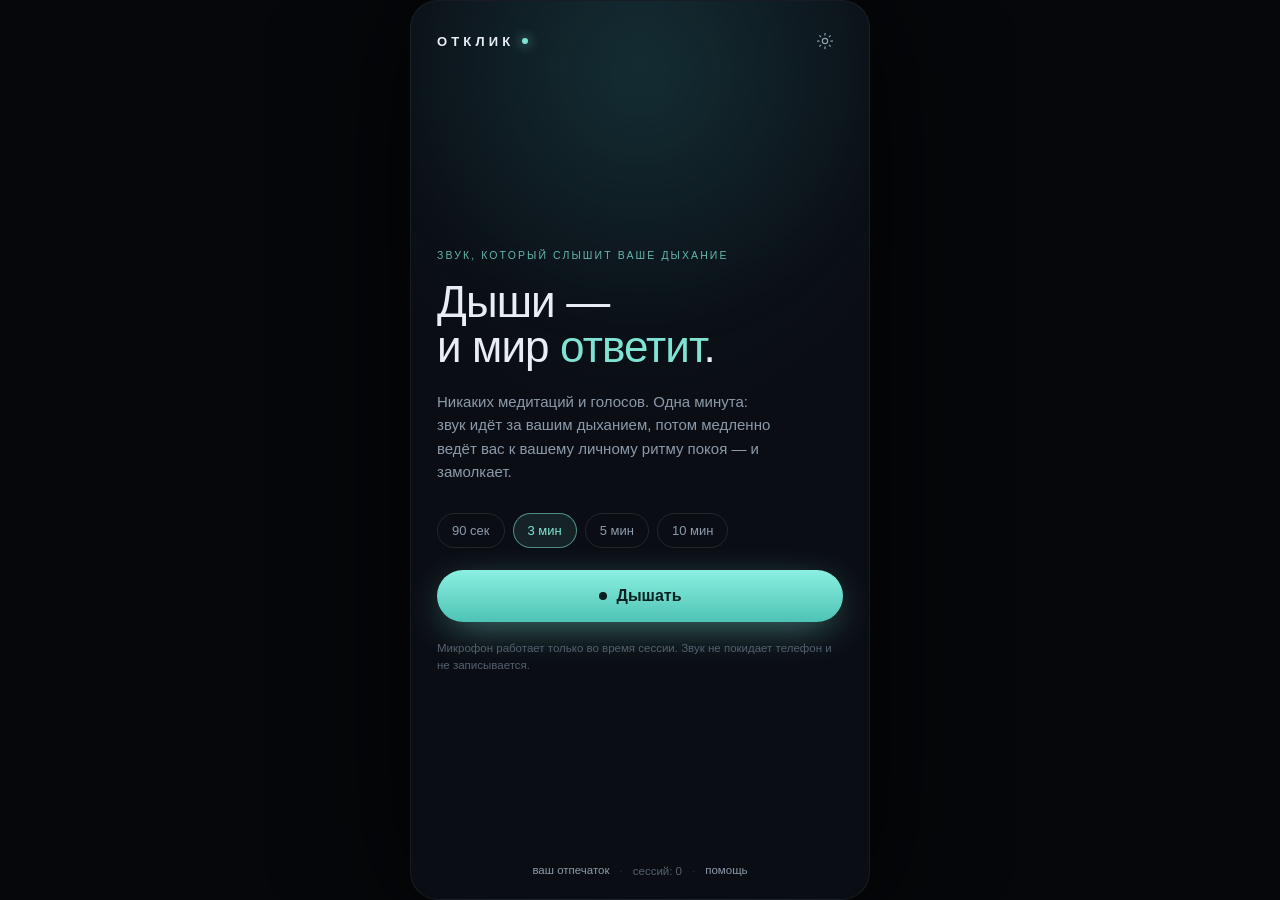
==== demo/index.html @ 013c0784 "Концепция «Отклик»: ТЗ продукта, техспека, бизнес-модель и прототип ядра Co-authored-by: arena-agent" ====
<!DOCTYPE html>
<html lang="ru">
<head>
<meta charset="utf-8" />
<meta name="viewport" content="width=device-width, initial-scale=1, viewport-fit=cover" />
<meta name="theme-color" content="#0A0E14" />
<title>Отклик — дыши, и мир ответит</title>
<link rel="stylesheet" href="style.css" />
</head>
<body>

<div id="app">

  <!-- ============ ИНТРО ============ -->
  <section class="screen active" id="s-intro">
    <div class="intro-glow"></div>

    <header class="topbar">
      <div class="brand">ОТКЛИК<span class="brand-dot"></span></div>
      <button class="icon-btn" id="btn-settings" aria-label="Настройки">
        <svg viewBox="0 0 24 24" width="20" height="20" fill="none" stroke="currentColor" stroke-width="1.5">
          <circle cx="12" cy="12" r="3.2"/>
          <path d="M12 2.5v3M12 18.5v3M2.5 12h3M18.5 12h3M5.2 5.2l2.1 2.1M16.7 16.7l2.1 2.1M18.8 5.2l-2.1 2.1M7.3 16.7l-2.1 2.1"/>
        </svg>
      </button>
    </header>

    <div class="intro-body">
      <p class="eyebrow">звук, который слышит ваше дыхание</p>
      <h1>Дыши —<br/>и мир <em>ответит</em>.</h1>
      <p class="lead">
        Никаких медитаций и голосов. Одна минута: звук идёт за вашим дыханием,
        потом медленно ведёт вас к вашему личному ритму покоя — и замолкает.
      </p>

      <div class="duration-row" id="duration-row">
        <button class="chip" data-dur="90">90 сек</button>
        <button class="chip active" data-dur="180">3 мин</button>
        <button class="chip" data-dur="300">5 мин</button>
        <button class="chip" data-dur="600">10 мин</button>
      </div>

      <button class="primary" id="btn-start">
        <span class="pulse-dot"></span> Дышать
      </button>

      <p class="fine">Микрофон работает только во время сессии. Звук не покидает телефон и не записывается.</p>
    </div>

    <footer class="intro-foot">
      <button class="ghost-link" id="btn-fingerprint-link">ваш отпечаток</button>
      <span class="sep">·</span>
      <span id="sessions-count">сессий: 0</span>
      <span class="sep">·</span>
      <button class="ghost-link" id="btn-help">помощь</button>
    </footer>
  </section>

  <!-- ============ СЕССИЯ ============ -->
  <section class="screen" id="s-session">
    <canvas id="viz"></canvas>

    <div class="session-hud">
      <div class="hud-left">
        <div class="phase-name" id="phase-name">Зеркало</div>
        <div class="phase-hint" id="phase-hint">Просто дышите. Мы подстроимся.</div>
      </div>
      <div class="hud-right">
        <div class="timer" id="timer">3:00</div>
        <div class="mic-state" id="mic-state"><span class="mic-dot"></span><span id="mic-text">микрофон · на устройстве</span></div>
      </div>
    </div>

    <div class="session-foot">
      <div class="breath-readout">
        <span id="rate-out">—</span><span class="unit">вдохов/мин</span>
      </div>
      <button class="stop-btn" id="btn-stop">Остановиться</button>
    </div>
  </section>

  <!-- ============ РЕЗУЛЬТАТ ============ -->
  <section class="screen" id="s-result">
    <div class="result-body">
      <p class="eyebrow" id="res-eyebrow">сессия завершена</p>
      <div class="result-metric">
        <div class="metric-value" id="res-minutes">—</div>
        <div class="metric-label">минут до покоя</div>
        <div class="metric-delta" id="res-delta"></div>
      </div>

      <div class="outcome">
        <p class="outcome-q">Как сейчас?</p>
        <div class="outcome-row">
          <button class="outcome-btn" data-out="better">спокойнее</button>
          <button class="outcome-btn" data-out="same">так же</button>
          <button class="outcome-btn" data-out="worse">хуже</button>
        </div>
      </div>

      <div class="result-facts" id="res-facts"></div>

      <button class="primary" id="btn-home">Готово</button>
      <p class="fine" id="res-fine">Один тап — и всё. Мы не считаем стрики и не будем напоминать, что вы «пропустили».</p>
    </div>
  </section>

  <!-- ============ ОТПЕЧАТОК ============ -->
  <section class="screen" id="s-print">
    <header class="topbar">
      <button class="icon-btn back" id="btn-print-back" aria-label="Назад">
        <svg viewBox="0 0 24 24" width="20" height="20" fill="none" stroke="currentColor" stroke-width="1.5"><path d="M15 5l-7 7 7 7"/></svg>
      </button>
      <div class="brand small">ОТПЕЧАТОК</div>
      <span style="width:36px"></span>
    </header>

    <div class="print-body">
      <p class="eyebrow">ваша формула покоя</p>
      <div class="formula" id="formula">нужно ещё <b id="need-n">3</b> сессии</div>

      <div class="card">
        <div class="card-head">
          <span>минуты до покоя</span>
          <span class="card-sub" id="print-median"></span>
        </div>
        <canvas id="chart" height="120"></canvas>
      </div>

      <div class="card" id="works-card">
        <div class="card-head"><span>что вам помогает</span></div>
        <ul class="factors" id="factors">
          <li class="muted">Появится после нескольких сессий.</li>
        </ul>
      </div>

      <div class="print-actions">
        <button class="primary" id="btn-print-breathe">Дышать по формуле</button>
        <button class="ghost-link danger" id="btn-reset">сбросить модель</button>
      </div>
    </div>
  </section>

  <!-- ============ НАСТРОЙКИ ============ -->
  <div class="sheet" id="settings-sheet" aria-hidden="true">
    <div class="sheet-inner">
      <div class="sheet-head">
        <span>Звук и микрофон</span>
        <button class="icon-btn" id="btn-close-settings" aria-label="Закрыть">
          <svg viewBox="0 0 24 24" width="18" height="18" fill="none" stroke="currentColor" stroke-width="1.5"><path d="M6 6l12 12M18 6L6 18"/></svg>
        </button>
      </div>

      <label class="row">
        <span>Бас</span>
        <input type="range" id="set-bass" min="-6" max="6" step="1" value="0" />
      </label>

      <label class="row">
        <span>Тембр</span>
        <select id="set-timbre">
          <option value="dark">тёмный</option>
          <option value="neutral" selected>нейтральный</option>
          <option value="light">светлый</option>
        </select>
      </label>

      <label class="row">
        <span>Микрофон</span>
        <input type="checkbox" id="set-mic" checked />
      </label>

      <label class="row">
        <span>Мягкий режим<br/><small>без задержек, короче выдох</small></span>
        <input type="checkbox" id="set-soft" />
      </label>

      <label class="row">
        <span>Вибрация<br/><small>если есть поддержка</small></span>
        <input type="checkbox" id="set-haptics" />
      </label>

      <p class="sheet-note">
        Аудио обрабатывается на устройстве. Мы не сохраняем и не передаём звук.
        Никаких рекламных SDK в приложении нет.
      </p>
    </div>
  </div>

  <!-- ============ ПОМОЩЬ ============ -->
  <div class="sheet" id="help-sheet" aria-hidden="true">
    <div class="sheet-inner">
      <div class="sheet-head">
        <span>Если сейчас тяжело</span>
        <button class="icon-btn" id="btn-close-help" aria-label="Закрыть">
          <svg viewBox="0 0 24 24" width="18" height="18" fill="none" stroke="currentColor" stroke-width="1.5"><path d="M6 6l12 12M18 6L6 18"/></svg>
        </button>
      </div>
      <p class="sheet-note">
        «Отклик» — не медицинское изделие и не замена помощи специалиста.
        Если вам страшно, не хватает воздуха или появляются мысли о вреде себе —
        не оставайтесь с этим один.
      </p>
      <ul class="help-list">
        <li><b>Россия</b> — 8-800-2000-122 (детский), 8-495-989-50-50 (психологическая помощь)</li>
        <li><b>Экстренно</b> — 112</li>
        <li><b>Мир</b> — findahelpline.com</li>
      </ul>
      <p class="sheet-note">
        При панической атаке помогает «мягкий режим»: короткий вдох, длинный спокойный выдох,
        без задержек. Не пытайтесь дышать «правильно» — просто выдыхайте чуть дольше.
      </p>
    </div>
  </div>

  <div class="toast" id="toast"></div>
</div>

<script src="app.js"></script>
</body>
</html>
---- demo/style.css ----
:root {
  --bg: #0a0e14;
  --bg-2: #10161f;
  --ink: #e8eef4;
  --ink-dim: #8c9aa9;
  --ink-faint: #55616f;
  --accent: #7fe3d4;
  --accent-deep: #2b8f86;
  --line: rgba(127, 227, 212, 0.14);
  --card: rgba(255, 255, 255, 0.035);
  --radius: 18px;
  --font: "Inter", -apple-system, BlinkMacSystemFont, "Segoe UI", Roboto, "Helvetica Neue", Arial, sans-serif;
}

* { box-sizing: border-box; -webkit-tap-highlight-color: transparent; }

html, body {
  margin: 0; padding: 0; height: 100%;
  background: var(--bg); color: var(--ink);
  font-family: var(--font);
  overscroll-behavior: none;
}

body { display: flex; align-items: center; justify-content: center; }

#app {
  position: relative;
  width: 100%;
  max-width: 460px;
  height: 100dvh;
  max-height: 940px;
  overflow: hidden;
  background: radial-gradient(120% 80% at 50% 0%, #0f1720 0%, var(--bg) 60%);
  box-shadow: 0 0 120px rgba(0, 0, 0, 0.8);
}

@media (min-width: 520px) {
  body { background: #05070a; }
  #app { border-radius: 28px; border: 1px solid rgba(255,255,255,0.06); }
}

/* ---------- screens ---------- */
.screen {
  position: absolute; inset: 0;
  display: flex; flex-direction: column;
  padding: max(22px, env(safe-area-inset-top)) 26px max(22px, env(safe-area-inset-bottom));
  opacity: 0; pointer-events: none;
  transform: translateY(8px) scale(0.995);
  transition: opacity .55s ease, transform .55s cubic-bezier(.22,.8,.3,1);
  overflow-y: auto;
}
.screen.active { opacity: 1; pointer-events: auto; transform: none; }

/* ---------- intro ---------- */
.topbar { display: flex; align-items: center; justify-content: space-between; z-index: 3; }

.brand {
  font-size: 13px; letter-spacing: .32em; font-weight: 600;
  color: var(--ink); display: flex; align-items: center; gap: 8px;
}
.brand.small { font-size: 10px; letter-spacing: .28em; color: var(--ink-dim); }
.brand-dot {
  width: 6px; height: 6px; border-radius: 50%; background: var(--accent);
  box-shadow: 0 0 12px var(--accent); animation: breathe-dot 5.2s ease-in-out infinite;
}
@keyframes breathe-dot { 0%,100%{opacity:.35; transform:scale(.8)} 50%{opacity:1; transform:scale(1.15)} }

.icon-btn {
  background: none; border: 1px solid transparent; color: var(--ink-dim);
  width: 36px; height: 36px; border-radius: 50%; display: grid; place-items: center;
  cursor: pointer; transition: .25s;
}
.icon-btn:hover { color: var(--accent); border-color: var(--line); background: rgba(127,227,212,.05); }

.intro-glow {
  position: absolute; top: -25%; left: 50%; transform: translateX(-50%);
  width: 130%; aspect-ratio: 1; border-radius: 50%;
  background: radial-gradient(circle, rgba(43,143,134,.20) 0%, transparent 62%);
  filter: blur(20px); pointer-events: none;
  animation: drift 14s ease-in-out infinite alternate;
}
@keyframes drift { from { transform: translateX(-50%) scale(1); opacity:.8 } to { transform: translateX(-52%) scale(1.08); opacity:1 } }

.intro-body { margin-top: auto; margin-bottom: auto; z-index: 2; }

.eyebrow {
  font-size: 10.5px; letter-spacing: .2em; text-transform: uppercase;
  color: var(--accent); opacity: .78; margin: 0 0 18px;
}

h1 {
  font-size: clamp(34px, 9vw, 44px); line-height: 1.04; font-weight: 500;
  letter-spacing: -0.02em; margin: 0 0 20px;
}
h1 em { font-style: normal; color: var(--accent); }

.lead { font-size: 15px; line-height: 1.55; color: var(--ink-dim); margin: 0 0 30px; max-width: 340px; }

.duration-row { display: flex; gap: 8px; margin-bottom: 22px; flex-wrap: wrap; }

.chip {
  background: transparent; border: 1px solid rgba(255,255,255,.10); color: var(--ink-dim);
  padding: 9px 14px; border-radius: 999px; font-size: 13px; font-family: var(--font);
  cursor: pointer; transition: .25s;
}
.chip:hover { border-color: rgba(127,227,212,.4); color: var(--ink); }
.chip.active { background: rgba(127,227,212,.10); border-color: rgba(127,227,212,.55); color: var(--accent); }

.primary {
  width: 100%; border: none; cursor: pointer;
  background: linear-gradient(180deg, #8bf0e1, #4ec3b5);
  color: #04211f; font-family: var(--font); font-weight: 600; font-size: 16px;
  padding: 17px 22px; border-radius: 999px;
  display: flex; align-items: center; justify-content: center; gap: 10px;
  box-shadow: 0 10px 40px -12px rgba(127,227,212,.7);
  transition: transform .2s, box-shadow .3s, filter .3s;
}
.primary:hover { transform: translateY(-1px); filter: brightness(1.04); box-shadow: 0 16px 46px -14px rgba(127,227,212,.85); }
.primary:active { transform: translateY(0) scale(.99); }

.pulse-dot {
  width: 8px; height: 8px; border-radius: 50%; background: #04211f;
  animation: pulse 3s ease-in-out infinite;
}
@keyframes pulse { 0%,100% { transform: scale(.7); opacity:.5 } 50% { transform: scale(1.15); opacity:1 } }

.fine { font-size: 11.5px; line-height: 1.5; color: var(--ink-faint); margin: 18px 0 0; }

.intro-foot {
  display: flex; align-items: center; gap: 10px; justify-content: center;
  font-size: 11.5px; color: var(--ink-faint); z-index: 2;
}
.sep { opacity: .4; }
.ghost-link {
  background: none; border: none; padding: 0; color: var(--ink-dim);
  font-family: var(--font); font-size: 11.5px; cursor: pointer;
  border-bottom: 1px solid transparent; transition: .2s;
}
.ghost-link:hover { color: var(--accent); border-color: rgba(127,227,212,.4); }
.ghost-link.danger { color: rgba(240,150,150,.7); margin-top: 14px; }

/* ---------- session ---------- */
#s-session { padding: 0; overflow: hidden; }
#viz { position: absolute; inset: 0; width: 100%; height: 100%; display: block; }

.session-hud {
  position: absolute; inset: max(22px, env(safe-area-inset-top)) 24px auto 24px;
  display: flex; justify-content: space-between; align-items: flex-start;
  pointer-events: none; z-index: 2;
}
.phase-name { font-size: 12px; letter-spacing: .22em; text-transform: uppercase; color: var(--accent); opacity: .85; }
.phase-hint { font-size: 12.5px; color: var(--ink-dim); margin-top: 8px; max-width: 190px; line-height: 1.4; }
.hud-right { text-align: right; }
.timer { font-size: 15px; color: var(--ink-dim); font-variant-numeric: tabular-nums; letter-spacing: .04em; }
.mic-state { display: flex; align-items: center; gap: 6px; justify-content: flex-end; font-size: 10px; color: var(--ink-faint); margin-top: 10px; }
.mic-dot { width: 6px; height: 6px; border-radius: 50%; background: var(--accent); box-shadow: 0 0 8px var(--accent); animation: blink 2.4s ease-in-out infinite; }
.mic-dot.off { background: #f09090; box-shadow: 0 0 8px #f09090; }
@keyframes blink { 0%,100%{opacity:.35} 50%{opacity:1} }

.session-foot {
  position: absolute; inset: auto 24px max(26px, env(safe-area-inset-bottom)) 24px;
  display: flex; flex-direction: column; align-items: center; gap: 16px; z-index: 2;
}
.breath-readout { font-size: 13px; color: var(--ink-dim); font-variant-numeric: tabular-nums; }
.breath-readout .unit { color: var(--ink-faint); margin-left: 6px; }

.stop-btn {
  background: transparent; border: 1px solid rgba(255,255,255,.12); color: var(--ink-dim);
  padding: 10px 22px; border-radius: 999px; font-family: var(--font); font-size: 12.5px;
  cursor: pointer; transition: .25s; backdrop-filter: blur(6px);
}
.stop-btn:hover { color: var(--ink); border-color: rgba(255,255,255,.28); }

/* ---------- result ---------- */
.result-body { margin: auto 0; z-index: 2; }
.result-metric { margin: 8px 0 30px; }
.metric-value {
  font-size: 68px; font-weight: 300; letter-spacing: -0.04em; line-height: 1;
  color: var(--ink); font-variant-numeric: tabular-nums;
}
.metric-label { font-size: 12px; letter-spacing: .16em; text-transform: uppercase; color: var(--ink-faint); margin-top: 10px; }
.metric-delta { font-size: 12.5px; color: var(--accent); margin-top: 8px; min-height: 16px; }
.metric-delta.flat { color: var(--ink-faint); }

.outcome-q { font-size: 13px; color: var(--ink-dim); margin: 0 0 12px; }
.outcome-row { display: grid; grid-template-columns: repeat(3, 1fr); gap: 8px; }
.outcome-btn {
  background: var(--card); border: 1px solid rgba(255,255,255,.08); color: var(--ink-dim);
  padding: 14px 6px; border-radius: 14px; font-family: var(--font); font-size: 13px;
  cursor: pointer; transition: .2s;
}
.outcome-btn:hover { border-color: rgba(127,227,212,.4); color: var(--ink); }
.outcome-btn.sel { background: rgba(127,227,212,.12); border-color: rgba(127,227,212,.55); color: var(--accent); }

.result-facts {
  display: grid; grid-template-columns: 1fr 1fr; gap: 1px;
  background: rgba(255,255,255,.06); border-radius: 14px; overflow: hidden;
  margin: 24px 0 26px;
}
.fact { background: var(--bg-2); padding: 13px 14px; }
.fact-k { font-size: 10px; letter-spacing: .1em; text-transform: uppercase; color: var(--ink-faint); }
.fact-v { font-size: 14px; color: var(--ink); margin-top: 5px; font-variant-numeric: tabular-nums; }

/* ---------- fingerprint ---------- */
.print-body { padding: 26px 0 10px; }
.formula { font-size: 21px; line-height: 1.35; margin: 0 0 26px; letter-spacing: -0.01em; }
.formula b { color: var(--accent); font-weight: 500; }
.formula .dim { color: var(--ink-dim); }

.card {
  background: var(--card); border: 1px solid rgba(255,255,255,.06);
  border-radius: var(--radius); padding: 16px; margin-bottom: 14px;
}
.card-head { display: flex; justify-content: space-between; align-items: baseline; font-size: 11px; letter-spacing: .12em; text-transform: uppercase; color: var(--ink-faint); margin-bottom: 12px; }
.card-sub { text-transform: none; letter-spacing: 0; color: var(--ink-dim); font-size: 12px; }
#chart { width: 100%; height: 120px; display: block; }

.factors { list-style: none; margin: 0; padding: 0; display: flex; flex-direction: column; gap: 12px; }
.factors li { display: flex; justify-content: space-between; font-size: 13.5px; color: var(--ink); }
.factors li .bar { color: var(--ink-faint); font-variant-numeric: tabular-nums; }
.factors li.muted { color: var(--ink-faint); font-size: 12.5px; }

.print-actions { margin: 26px 0 12px; display: flex; flex-direction: column; align-items: center; }

/* ---------- sheet ---------- */
.sheet {
  position: absolute; inset: 0; z-index: 20;
  background: rgba(4,6,9,.6); backdrop-filter: blur(10px);
  display: flex; align-items: flex-end; justify-content: center;
  opacity: 0; pointer-events: none; transition: opacity .3s;
}
.sheet.open { opacity: 1; pointer-events: auto; }
.sheet-inner {
  width: 100%; background: #0d131b; border-top: 1px solid rgba(255,255,255,.08);
  border-radius: 22px 22px 0 0; padding: 22px 24px 30px;
  transform: translateY(16px); transition: transform .35s cubic-bezier(.22,.8,.3,1);
  max-height: 86%; overflow-y: auto;
}
.sheet.open .sheet-inner { transform: none; }
.sheet-head { display: flex; justify-content: space-between; align-items: center; margin-bottom: 18px; font-size: 14px; }

.row {
  display: flex; align-items: center; justify-content: space-between; gap: 16px;
  padding: 14px 0; border-bottom: 1px solid rgba(255,255,255,.05); font-size: 14px; color: var(--ink-dim);
}
.row small { color: var(--ink-faint); font-size: 11px; }
.row input[type=range] { width: 150px; accent-color: var(--accent); }
.row select {
  background: #141c26; color: var(--ink); border: 1px solid rgba(255,255,255,.1);
  border-radius: 8px; padding: 7px 10px; font-family: var(--font); font-size: 13px;
}
.row input[type=checkbox] { width: 20px; height: 20px; accent-color: var(--accent); }

.sheet-note { font-size: 12px; line-height: 1.55; color: var(--ink-faint); margin: 18px 0 0; }
.help-list { list-style: none; padding: 0; margin: 16px 0; display: flex; flex-direction: column; gap: 10px; font-size: 13px; color: var(--ink-dim); }
.help-list b { color: var(--ink); font-weight: 500; }

/* ---------- toast ---------- */
.toast {
  position: absolute; left: 50%; bottom: 90px; transform: translate(-50%, 12px);
  background: rgba(16,22,31,.95); border: 1px solid var(--line); color: var(--ink);
  padding: 11px 18px; border-radius: 999px; font-size: 12.5px; z-index: 40;
  opacity: 0; pointer-events: none; transition: .3s; max-width: 84%; text-align: center;
  backdrop-filter: blur(8px);
}
.toast.show { opacity: 1; transform: translate(-50%, 0); }

@media (prefers-reduced-motion: reduce) {
  * { animation-duration: .001ms !important; transition-duration: .15s !important; }
}
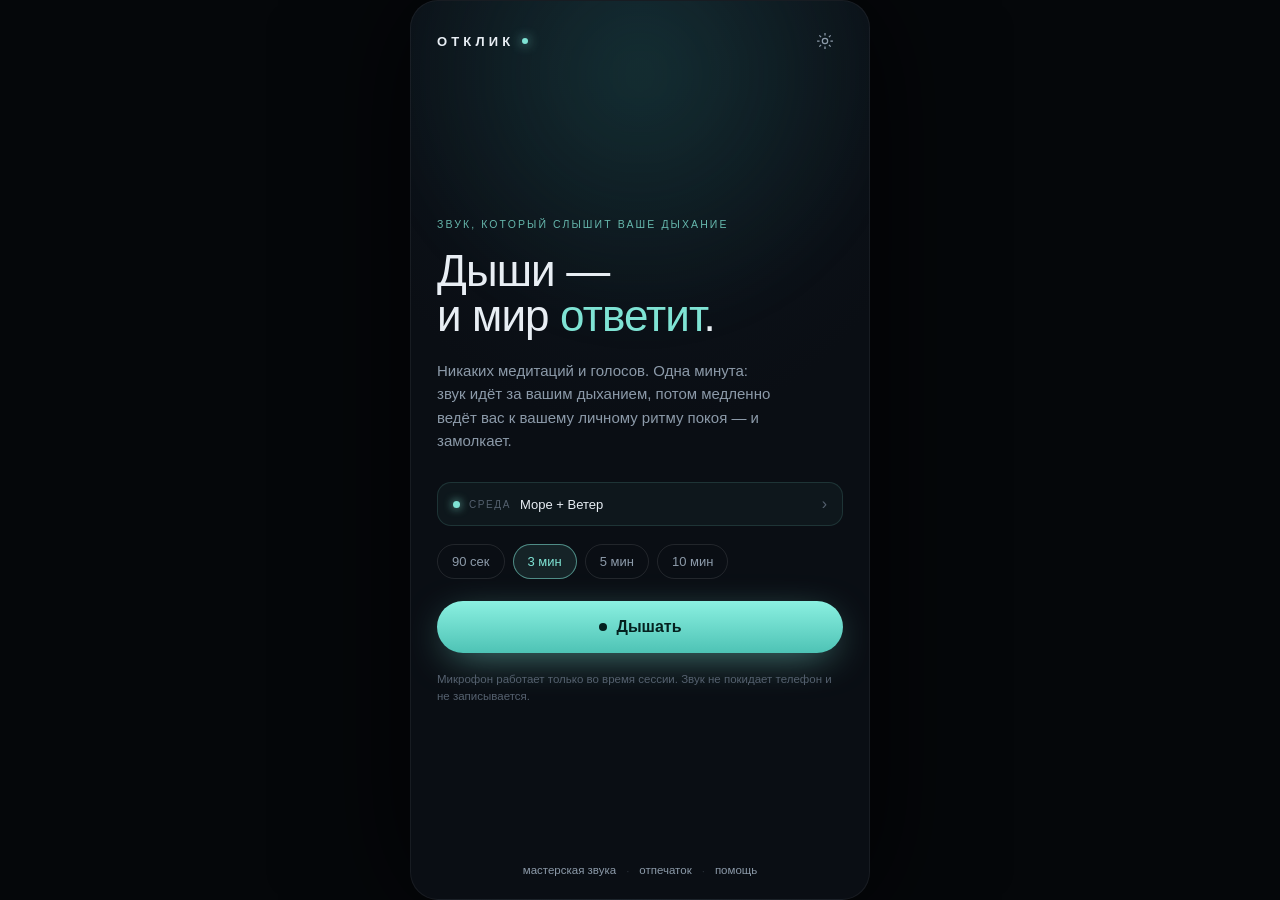
==== commit 522426e5: "Мастерская звука: библиотека из 10 синтезируемых сред, микшер, свои звуки, расширенные настройки Co-" ====
--- a/demo/index.html
+++ b/demo/index.html
@@ -33,6 +33,13 @@
         потом медленно ведёт вас к вашему личному ритму покоя — и замолкает.
       </p>
 
+      <button class="mix-chip" id="mix-chip">
+        <span class="mix-dot"></span>
+        <span class="mix-label">среда</span>
+        <b id="mix-chip-name">Море + Ветер</b>
+        <span class="chev">›</span>
+      </button>
+
       <div class="duration-row" id="duration-row">
         <button class="chip" data-dur="90">90 сек</button>
         <button class="chip active" data-dur="180">3 мин</button>
@@ -48,9 +55,9 @@
     </div>
 
     <footer class="intro-foot">
-      <button class="ghost-link" id="btn-fingerprint-link">ваш отпечаток</button>
+      <button class="ghost-link" id="btn-sound">мастерская звука</button>
       <span class="sep">·</span>
-      <span id="sessions-count">сессий: 0</span>
+      <button class="ghost-link" id="btn-fingerprint-link">отпечаток</button>
       <span class="sep">·</span>
       <button class="ghost-link" id="btn-help">помощь</button>
     </footer>
@@ -105,6 +112,41 @@
     </div>
   </section>
 
+  <!-- ============ МАСТЕРСКАЯ ЗВУКА ============ -->
+  <section class="screen" id="s-sound">
+    <header class="topbar">
+      <button class="icon-btn back" id="btn-sound-back" aria-label="Назад">
+        <svg viewBox="0 0 24 24" width="20" height="20" fill="none" stroke="currentColor" stroke-width="1.5"><path d="M15 5l-7 7 7 7"/></svg>
+      </button>
+      <div class="brand small">МАСТЕРСКАЯ ЗВУКА</div>
+      <span style="width:36px"></span>
+    </header>
+
+    <div class="sound-body">
+      <p class="eyebrow">ваша среда</p>
+      <h2 class="mix-title" id="mix-title">Море + Ветер</h2>
+      <p class="sound-sub">Включайте сколько угодно слоёв. Громкость каждого — своя. Дыхание остаётся дирижёром.</p>
+
+      <div class="sound-actions">
+        <button class="pill-btn" id="btn-preview">Слушать среду</button>
+        <button class="ghost-link" id="btn-save-mix">сохранить среду</button>
+      </div>
+
+      <div class="layer-list" id="layer-list"></div>
+
+      <div class="saved">
+        <div class="saved-head">сохранённые среды</div>
+        <div class="saved-row" id="saved-row"></div>
+      </div>
+
+      <button class="ghost-link add-custom" id="btn-add-custom">+ добавить свой звук (mp3, wav, ogg · до 12 МБ)</button>
+      <input type="file" id="file-custom" accept="audio/*" hidden />
+
+      <button class="primary" id="btn-sound-breathe">Дышать с этой средой</button>
+      <p class="fine">Все среды синтезируются на устройстве. Ни одного скачанного файла — и никакой загрузки из сети.</p>
+    </div>
+  </section>
+
   <!-- ============ ОТПЕЧАТОК ============ -->
   <section class="screen" id="s-print">
     <header class="topbar">
@@ -152,6 +194,16 @@
       </div>
 
       <label class="row">
+        <span>Громкость</span>
+        <input type="range" id="set-volume" min="10" max="100" step="1" value="60" />
+      </label>
+
+      <label class="row">
+        <span>Отклик<br/><small>насколько сильно дыхание ведёт звук</small></span>
+        <input type="range" id="set-response" min="35" max="160" step="5" value="100" />
+      </label>
+
+      <label class="row">
         <span>Бас</span>
         <input type="range" id="set-bass" min="-6" max="6" step="1" value="0" />
       </label>
@@ -162,6 +214,15 @@
           <option value="dark">тёмный</option>
           <option value="neutral" selected>нейтральный</option>
           <option value="light">светлый</option>
+        </select>
+      </label>
+
+      <label class="row">
+        <span>Пространство</span>
+        <select id="set-room">
+          <option value="small">комната</option>
+          <option value="medium" selected>зал</option>
+          <option value="large">открытое</option>
         </select>
       </label>
 
--- a/demo/style.css
+++ b/demo/style.css
@@ -268,3 +268,124 @@
 @media (prefers-reduced-motion: reduce) {
   * { animation-duration: .001ms !important; transition-duration: .15s !important; }
 }
+
+/* ============================================================
+   МАСТЕРСКАЯ ЗВУКА
+   ============================================================ */
+
+/* чип среды на главном */
+.mix-chip {
+  display: flex; align-items: center; gap: 9px;
+  width: 100%; margin: 0 0 18px; padding: 12px 15px;
+  background: rgba(127,227,212,.045); border: 1px solid var(--line);
+  border-radius: 14px; cursor: pointer; font-family: var(--font);
+  color: var(--ink-dim); font-size: 13px; text-align: left;
+  transition: .25s;
+}
+.mix-chip:hover { background: rgba(127,227,212,.08); border-color: rgba(127,227,212,.32); }
+.mix-dot {
+  width: 7px; height: 7px; border-radius: 50%; background: var(--accent);
+  box-shadow: 0 0 10px var(--accent); flex: none;
+}
+.mix-label { font-size: 10px; letter-spacing: .16em; text-transform: uppercase; color: var(--ink-faint); }
+.mix-chip b { color: var(--ink); font-weight: 500; font-size: 13px; flex: 1; }
+.mix-chip .chev { color: var(--ink-faint); font-size: 16px; }
+
+/* экран мастерской */
+.sound-body { padding: 22px 0 8px; }
+h2.mix-title {
+  font-size: 27px; font-weight: 400; letter-spacing: -0.02em;
+  margin: 0 0 10px; line-height: 1.2; color: var(--ink);
+}
+.sound-sub { font-size: 12.5px; line-height: 1.5; color: var(--ink-faint); margin: 0 0 18px; max-width: 330px; }
+
+.sound-actions {
+  display: flex; align-items: center; justify-content: space-between;
+  gap: 12px; margin-bottom: 20px;
+}
+.pill-btn {
+  background: rgba(255,255,255,.05); border: 1px solid rgba(255,255,255,.12);
+  color: var(--ink); font-family: var(--font); font-size: 13px;
+  padding: 10px 16px; border-radius: 999px; cursor: pointer;
+  display: flex; align-items: center; gap: 8px; transition: .22s;
+}
+.pill-btn:hover { border-color: rgba(127,227,212,.45); color: var(--accent); }
+.pill-btn.on {
+  background: rgba(127,227,212,.14); border-color: rgba(127,227,212,.6); color: var(--accent);
+}
+.pill-btn.on::before {
+  content: ''; width: 6px; height: 6px; border-radius: 50%; background: var(--accent);
+  box-shadow: 0 0 8px var(--accent); animation: blink 1.6s ease-in-out infinite;
+}
+
+/* группы слоёв */
+.layer-group { margin-bottom: 18px; }
+.group-head {
+  font-size: 10px; letter-spacing: .18em; text-transform: uppercase;
+  color: var(--ink-faint); margin-bottom: 8px;
+}
+.group-empty { font-size: 12px; color: var(--ink-faint); padding: 6px 2px 2px; }
+
+.layer {
+  display: flex; align-items: center; gap: 10px;
+  padding: 10px 12px; margin-bottom: 6px;
+  background: rgba(255,255,255,.028); border: 1px solid rgba(255,255,255,.055);
+  border-radius: 13px; transition: .22s;
+}
+.layer.on { background: rgba(127,227,212,.07); border-color: rgba(127,227,212,.28); }
+
+.layer-toggle {
+  display: flex; align-items: center; gap: 10px; flex: 1;
+  background: none; border: none; padding: 0; cursor: pointer;
+  color: var(--ink-dim); font-family: var(--font); font-size: 13.5px; text-align: left;
+  transition: color .22s;
+}
+.layer.on .layer-toggle { color: var(--ink); }
+.l-icon {
+  width: 30px; height: 30px; border-radius: 9px; flex: none;
+  display: grid; place-items: center;
+  background: rgba(255,255,255,.04); color: var(--ink-faint);
+  transition: .22s;
+}
+.layer.on .l-icon {
+  background: rgba(127,227,212,.14); color: var(--accent);
+  box-shadow: inset 0 0 0 1px rgba(127,227,212,.25);
+}
+.l-name { white-space: nowrap; overflow: hidden; text-overflow: ellipsis; }
+
+.l-controls { display: flex; align-items: center; gap: 8px; flex: none; width: 118px; justify-content: flex-end; }
+input.l-vol {
+  width: 92px; accent-color: var(--accent); opacity: .35; transition: opacity .22s;
+}
+.layer.on input.l-vol { opacity: 1; }
+.l-del {
+  background: none; border: none; color: var(--ink-faint); cursor: pointer;
+  font-size: 17px; line-height: 1; padding: 0 0 0 2px; font-family: var(--font);
+}
+.l-del:hover { color: #f09090; }
+
+/* сохранённые среды */
+.saved { margin: 22px 0 10px; }
+.saved-head { font-size: 10px; letter-spacing: .18em; text-transform: uppercase; color: var(--ink-faint); margin-bottom: 10px; }
+.saved-row { display: flex; flex-wrap: wrap; gap: 8px; }
+.saved-chip {
+  display: inline-flex; align-items: center; gap: 8px;
+  background: transparent; border: 1px solid rgba(255,255,255,.1);
+  color: var(--ink-dim); font-family: var(--font); font-size: 12.5px;
+  padding: 8px 12px; border-radius: 999px; cursor: pointer; transition: .2s;
+}
+.saved-chip:hover { border-color: rgba(127,227,212,.45); color: var(--ink); }
+.saved-x { color: var(--ink-faint); font-size: 14px; line-height: 1; }
+.saved-x:hover { color: #f09090; }
+.muted-small { font-size: 12px; color: var(--ink-faint); }
+
+.add-custom {
+  display: inline-block; margin: 14px 0 22px; font-size: 12px;
+  border-bottom: 1px dashed rgba(127,227,212,.35);
+}
+
+.pill-btn.loading { opacity: .75; pointer-events: none; }
+.pill-btn.loading::after {
+  content: ''; width: 5px; height: 5px; border-radius: 50%; background: var(--accent);
+  animation: blink 1s ease-in-out infinite;
+}
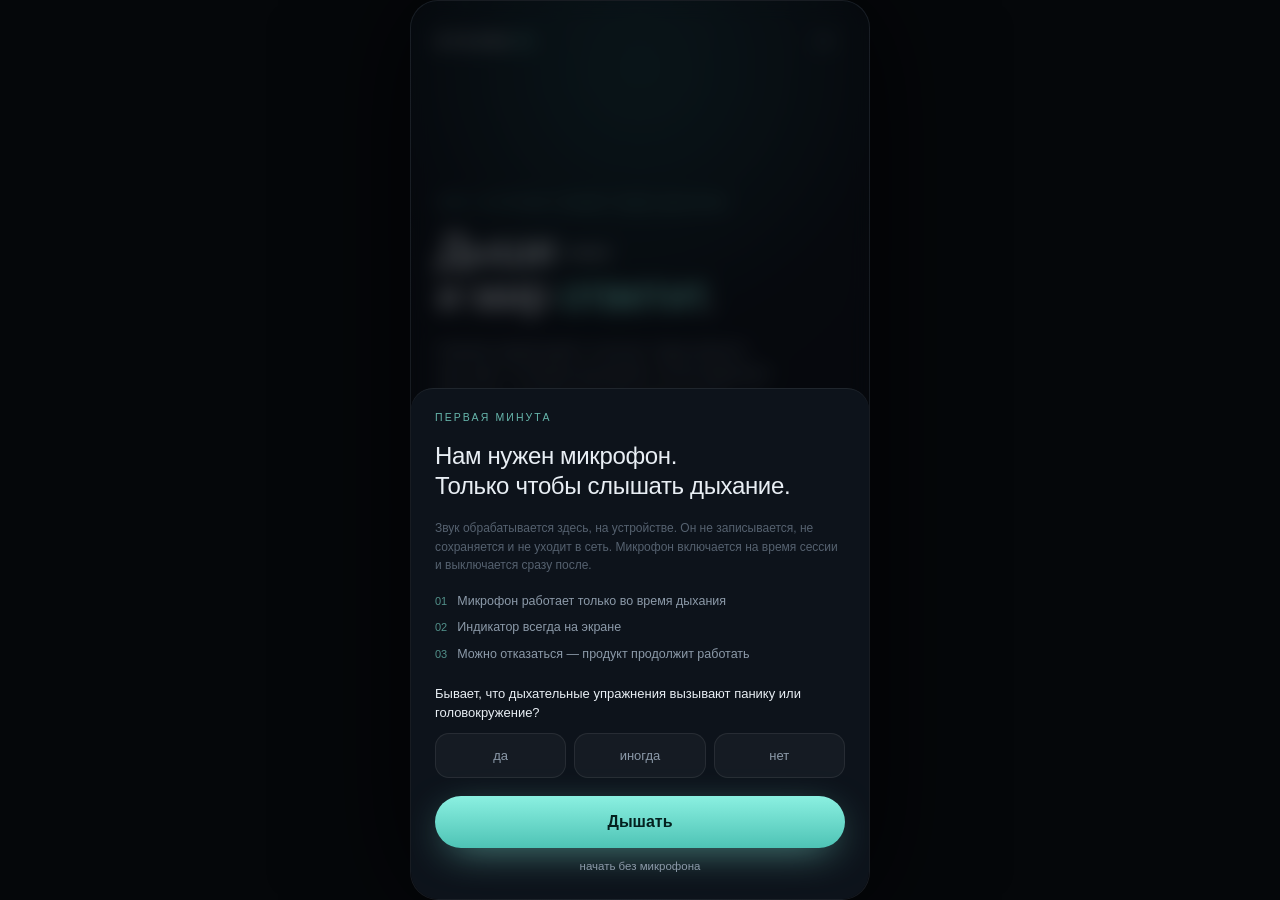
==== commit e2178986: "Общий регулятор громкости, пауза/продление сессии, среда внутри сессии, первая встреча, wake lock и " ====
--- a/demo/index.html
+++ b/demo/index.html
@@ -45,7 +45,10 @@
         <button class="chip active" data-dur="180">3 мин</button>
         <button class="chip" data-dur="300">5 мин</button>
         <button class="chip" data-dur="600">10 мин</button>
-      </div>
+        <button class="chip night" data-dur="1200" data-night="1">Ночь</button>
+      </div>
+
+      <div class="quick-mixes" id="quick-mixes"></div>
 
       <button class="primary" id="btn-start">
         <span class="pulse-dot"></span> Дышать
@@ -69,7 +72,7 @@
 
     <div class="session-hud">
       <div class="hud-left">
-        <div class="phase-name" id="phase-name">Зеркало</div>
+        <div class="phase-name" id="phase-name" aria-live="polite">Зеркало</div>
         <div class="phase-hint" id="phase-hint">Просто дышите. Мы подстроимся.</div>
       </div>
       <div class="hud-right">
@@ -79,10 +82,39 @@
     </div>
 
     <div class="session-foot">
+      <div class="breath-cue" id="breath-cue" aria-live="polite">зеркало</div>
       <div class="breath-readout">
         <span id="rate-out">—</span><span class="unit">вдохов/мин</span>
       </div>
+
+      <div class="session-controls">
+        <button class="ctl" id="btn-pause" aria-label="Пауза" aria-pressed="false">
+          <svg viewBox="0 0 24 24" width="19" height="19" fill="none" stroke="currentColor" stroke-width="1.6" stroke-linecap="round">
+            <path id="pause-icon" d="M9 5v14M15 5v14"/>
+          </svg>
+        </button>
+
+        <div class="vol-quick">
+          <button class="ctl" id="btn-mute" aria-label="Выключить звук" aria-pressed="false">
+            <svg viewBox="0 0 24 24" width="19" height="19" fill="none" stroke="currentColor" stroke-width="1.5" stroke-linecap="round" stroke-linejoin="round">
+              <path id="vol-icon" d="M4 9.5h3l4.5-3.5v12L7 14.5H4z"/>
+              <path id="vol-waves" d="M15.5 9.2a4 4 0 0 1 0 5.6M18 6.8a7.4 7.4 0 0 1 0 10.4"/>
+            </svg>
+          </button>
+          <input id="vol-slider" class="vol-slider" type="range" min="0" max="100" step="1" value="60" aria-label="Громкость" />
+        </div>
+
+        <button class="ctl" id="btn-amb" aria-label="Среда">
+          <svg viewBox="0 0 24 24" width="19" height="19" fill="none" stroke="currentColor" stroke-width="1.5" stroke-linecap="round">
+            <path d="M3 14c2-2 4-2 6 0s4 2 6 0 4-2 6 0"/><path d="M3 9c2-2 4-2 6 0s4 2 6 0 4-2 6 0"/>
+          </svg>
+        </button>
+
+        <button class="ctl-text" id="btn-extend">+2 мин</button>
+      </div>
+
       <button class="stop-btn" id="btn-stop">Остановиться</button>
+      <p class="kbd-hint">пробел — пауза · Esc — выйти · ↑↓ — громкость</p>
     </div>
   </section>
 
@@ -108,6 +140,7 @@
       <div class="result-facts" id="res-facts"></div>
 
       <button class="primary" id="btn-home">Готово</button>
+      <button class="ghost-link result-again" id="btn-again">подышать ещё раз</button>
       <p class="fine" id="res-fine">Один тап — и всё. Мы не считаем стрики и не будем напоминать, что вы «пропустили».</p>
     </div>
   </section>
@@ -182,6 +215,54 @@
       </div>
     </div>
   </section>
+
+  <!-- ============ СРЕДА ВО ВРЕМЯ СЕССИИ ============ -->
+  <div class="sheet" id="session-sheet" aria-hidden="true">
+    <div class="sheet-inner">
+      <div class="sheet-head">
+        <span>Среда сессии</span>
+        <button class="icon-btn" id="btn-close-session-sheet" aria-label="Закрыть">
+          <svg viewBox="0 0 24 24" width="18" height="18" fill="none" stroke="currentColor" stroke-width="1.5"><path d="M6 6l12 12M18 6L6 18"/></svg>
+        </button>
+      </div>
+      <div class="saved-row" id="session-mixes-row"></div>
+
+      <label class="row sheet-row">
+        <span>Мягкий режим<br/><small>без задержек, короче вдох — включится сразу</small></span>
+        <input type="checkbox" id="set-soft-live" />
+      </label>
+
+      <div class="layer-list compact" id="layer-list-session"></div>
+      <p class="sheet-note">Меняйте среду прямо во время дыхания — звук перестроится плавно, сессия не прервётся.</p>
+    </div>
+  </div>
+
+  <!-- ============ ПЕРВАЯ ВСТРЕЧА ============ -->
+  <div class="sheet open" id="onboard-sheet" aria-hidden="true" hidden>
+    <div class="sheet-inner onboard">
+      <p class="eyebrow">первая минута</p>
+      <h2 class="onboard-title">Нам нужен микрофон.<br/>Только чтобы слышать дыхание.</h2>
+      <p class="sheet-note">
+        Звук обрабатывается здесь, на устройстве. Он не записывается, не сохраняется
+        и не уходит в сеть. Микрофон включается на время сессии и выключается сразу после.
+      </p>
+      <ul class="onboard-list">
+        <li><span>01</span> Микрофон работает только во время дыхания</li>
+        <li><span>02</span> Индикатор всегда на экране</li>
+        <li><span>03</span> Можно отказаться — продукт продолжит работать</li>
+      </ul>
+
+      <p class="onboard-q">Бывает, что дыхательные упражнения вызывают панику или головокружение?</p>
+      <div class="screen-row" id="screen-row">
+        <button class="outcome-btn" data-screen="yes">да</button>
+        <button class="outcome-btn" data-screen="sometimes">иногда</button>
+        <button class="outcome-btn" data-screen="no">нет</button>
+      </div>
+
+      <button class="primary" id="btn-onboard-start">Дышать</button>
+      <button class="ghost-link onboard-skip" id="btn-onboard-skip">начать без микрофона</button>
+    </div>
+  </div>
 
   <!-- ============ НАСТРОЙКИ ============ -->
   <div class="sheet" id="settings-sheet" aria-hidden="true">
@@ -218,6 +299,11 @@
       </label>
 
       <label class="row">
+        <span>Наушники<br/><small>проверить левый и правый</small></span>
+        <button class="pill-btn small" id="btn-hp-test" type="button">Проверить</button>
+      </label>
+
+      <label class="row">
         <span>Пространство</span>
         <select id="set-room">
           <option value="small">комната</option>
@@ -227,6 +313,16 @@
       </label>
 
       <label class="row">
+        <span>Для динамика телефона<br/><small>убирает низ, сужает стерео</small></span>
+        <input type="checkbox" id="set-speaker" />
+      </label>
+
+      <label class="row">
+        <span>Тихий старт<br/><small>первые 20 секунд — вполголоса</small></span>
+        <input type="checkbox" id="set-quiet" />
+      </label>
+
+      <label class="row">
         <span>Микрофон</span>
         <input type="checkbox" id="set-mic" checked />
       </label>
@@ -245,6 +341,7 @@
         Аудио обрабатывается на устройстве. Мы не сохраняем и не передаём звук.
         Никаких рекламных SDK в приложении нет.
       </p>
+      <button class="ghost-link danger" id="btn-reset-settings">вернуть настройки по умолчанию</button>
     </div>
   </div>
 
--- a/demo/style.css
+++ b/demo/style.css
@@ -389,3 +389,110 @@
   content: ''; width: 5px; height: 5px; border-radius: 50%; background: var(--accent);
   animation: blink 1s ease-in-out infinite;
 }
+
+/* ============================================================
+   ОБЩИЙ РЕГУЛЯТОР ГРОМКОСТИ + КОНТРОЛЫ СЕССИИ
+   ============================================================ */
+
+.quick-mixes {
+  display: flex; gap: 8px; overflow-x: auto; margin: -8px 0 18px;
+  padding-bottom: 2px; scrollbar-width: none;
+}
+.quick-mixes::-webkit-scrollbar { display: none; }
+.quick-mix {
+  flex: none; background: transparent; border: 1px solid rgba(255,255,255,.08);
+  color: var(--ink-faint); font-family: var(--font); font-size: 12px;
+  padding: 7px 12px; border-radius: 999px; cursor: pointer; transition: .22s;
+  white-space: nowrap;
+}
+.quick-mix:hover { color: var(--ink); border-color: rgba(127,227,212,.35); }
+.quick-mix.active {
+  color: var(--accent); border-color: rgba(127,227,212,.55);
+  background: rgba(127,227,212,.09);
+}
+
+.chip.night { border-color: rgba(140,170,255,.3); color: #a9b8e8; }
+.chip.night.active { background: rgba(140,170,255,.12); border-color: rgba(140,170,255,.6); color: #c3cdf5; }
+
+/* --- низ сессии --- */
+.session-foot { gap: 10px; }
+
+.breath-cue {
+  font-size: 11px; letter-spacing: .24em; text-transform: uppercase;
+  color: var(--accent); opacity: .85; min-height: 14px;
+  transition: opacity .4s;
+}
+
+.session-controls {
+  display: flex; align-items: center; gap: 8px; width: 100%;
+  justify-content: center; margin: 4px 0 2px;
+}
+
+.ctl {
+  width: 42px; height: 42px; flex: none; border-radius: 50%;
+  display: grid; place-items: center; cursor: pointer;
+  background: rgba(255,255,255,.05); border: 1px solid rgba(255,255,255,.10);
+  color: var(--ink-dim); transition: .2s; backdrop-filter: blur(8px);
+}
+.ctl:hover { color: var(--accent); border-color: rgba(127,227,212,.4); }
+.ctl.on { color: var(--accent); background: rgba(127,227,212,.13); border-color: rgba(127,227,212,.5); }
+.ctl.muted { color: #f0a0a0; border-color: rgba(240,160,160,.35); }
+
+.vol-quick {
+  display: flex; align-items: center; gap: 6px;
+  background: rgba(255,255,255,.04); border: 1px solid rgba(255,255,255,.08);
+  border-radius: 999px; padding: 4px 12px 4px 4px;
+}
+.vol-slider {
+  -webkit-appearance: none; appearance: none; width: 96px; height: 3px;
+  background: rgba(255,255,255,.16); border-radius: 2px; outline: none; cursor: pointer;
+}
+.vol-slider::-webkit-slider-thumb {
+  -webkit-appearance: none; width: 13px; height: 13px; border-radius: 50%;
+  background: var(--accent); box-shadow: 0 0 8px rgba(127,227,212,.7); cursor: pointer;
+}
+.vol-slider::-moz-range-thumb {
+  width: 13px; height: 13px; border: none; border-radius: 50%;
+  background: var(--accent); box-shadow: 0 0 8px rgba(127,227,212,.7); cursor: pointer;
+}
+
+.ctl-text {
+  height: 42px; padding: 0 14px; border-radius: 999px; cursor: pointer;
+  background: rgba(255,255,255,.05); border: 1px solid rgba(255,255,255,.10);
+  color: var(--ink-dim); font-family: var(--font); font-size: 12.5px; transition: .2s;
+  backdrop-filter: blur(8px); white-space: nowrap;
+}
+.ctl-text:hover { color: var(--accent); border-color: rgba(127,227,212,.4); }
+
+/* --- компактный список слоёв в шторке --- */
+.layer-list.compact .layer { padding: 8px 10px; margin-bottom: 5px; }
+.layer-list.compact .l-icon { width: 26px; height: 26px; }
+.layer-list.compact .layer-toggle { font-size: 12.5px; }
+.layer-list.compact .group-head { margin-bottom: 6px; }
+.layer-list.compact .layer-group { margin-bottom: 12px; }
+
+/* --- первая встреча --- */
+.sheet-inner.onboard { padding-bottom: 26px; }
+.onboard-title { font-size: 24px; font-weight: 400; line-height: 1.25; letter-spacing: -0.015em; margin: 0 0 16px; }
+.onboard-list { list-style: none; padding: 0; margin: 18px 0 22px; display: flex; flex-direction: column; gap: 9px; }
+.onboard-list li { display: flex; gap: 10px; font-size: 12.5px; color: var(--ink-dim); line-height: 1.4; }
+.onboard-list span { color: var(--accent); opacity: .6; font-variant-numeric: tabular-nums; font-size: 11px; padding-top: 1px; }
+.onboard-q { font-size: 13px; color: var(--ink); line-height: 1.45; margin: 0 0 10px; }
+.screen-row { display: grid; grid-template-columns: repeat(3, 1fr); gap: 8px; margin-bottom: 18px; }
+.onboard-skip { display: block; margin: 12px auto 0; }
+.result-again { display: block; margin: 12px auto 0; }
+
+/* --- пауза --- */
+#s-session.paused .session-hud,
+#s-session.paused .session-controls { opacity: .5; }
+#s-session.paused #viz { filter: saturate(.5) brightness(.75); }
+#s-session.paused .breath-cue { color: var(--ink-dim); letter-spacing: .3em; }
+
+.kbd-hint {
+  font-size: 9.5px; color: var(--ink-faint); opacity: .55;
+  margin: 6px 0 0; letter-spacing: .04em; text-align: center;
+}
+@media (max-width: 380px) { .kbd-hint { display: none; } }
+
+.pill-btn.small { padding: 7px 13px; font-size: 12px; }
+.row.sheet-row { margin-top: 6px; }
